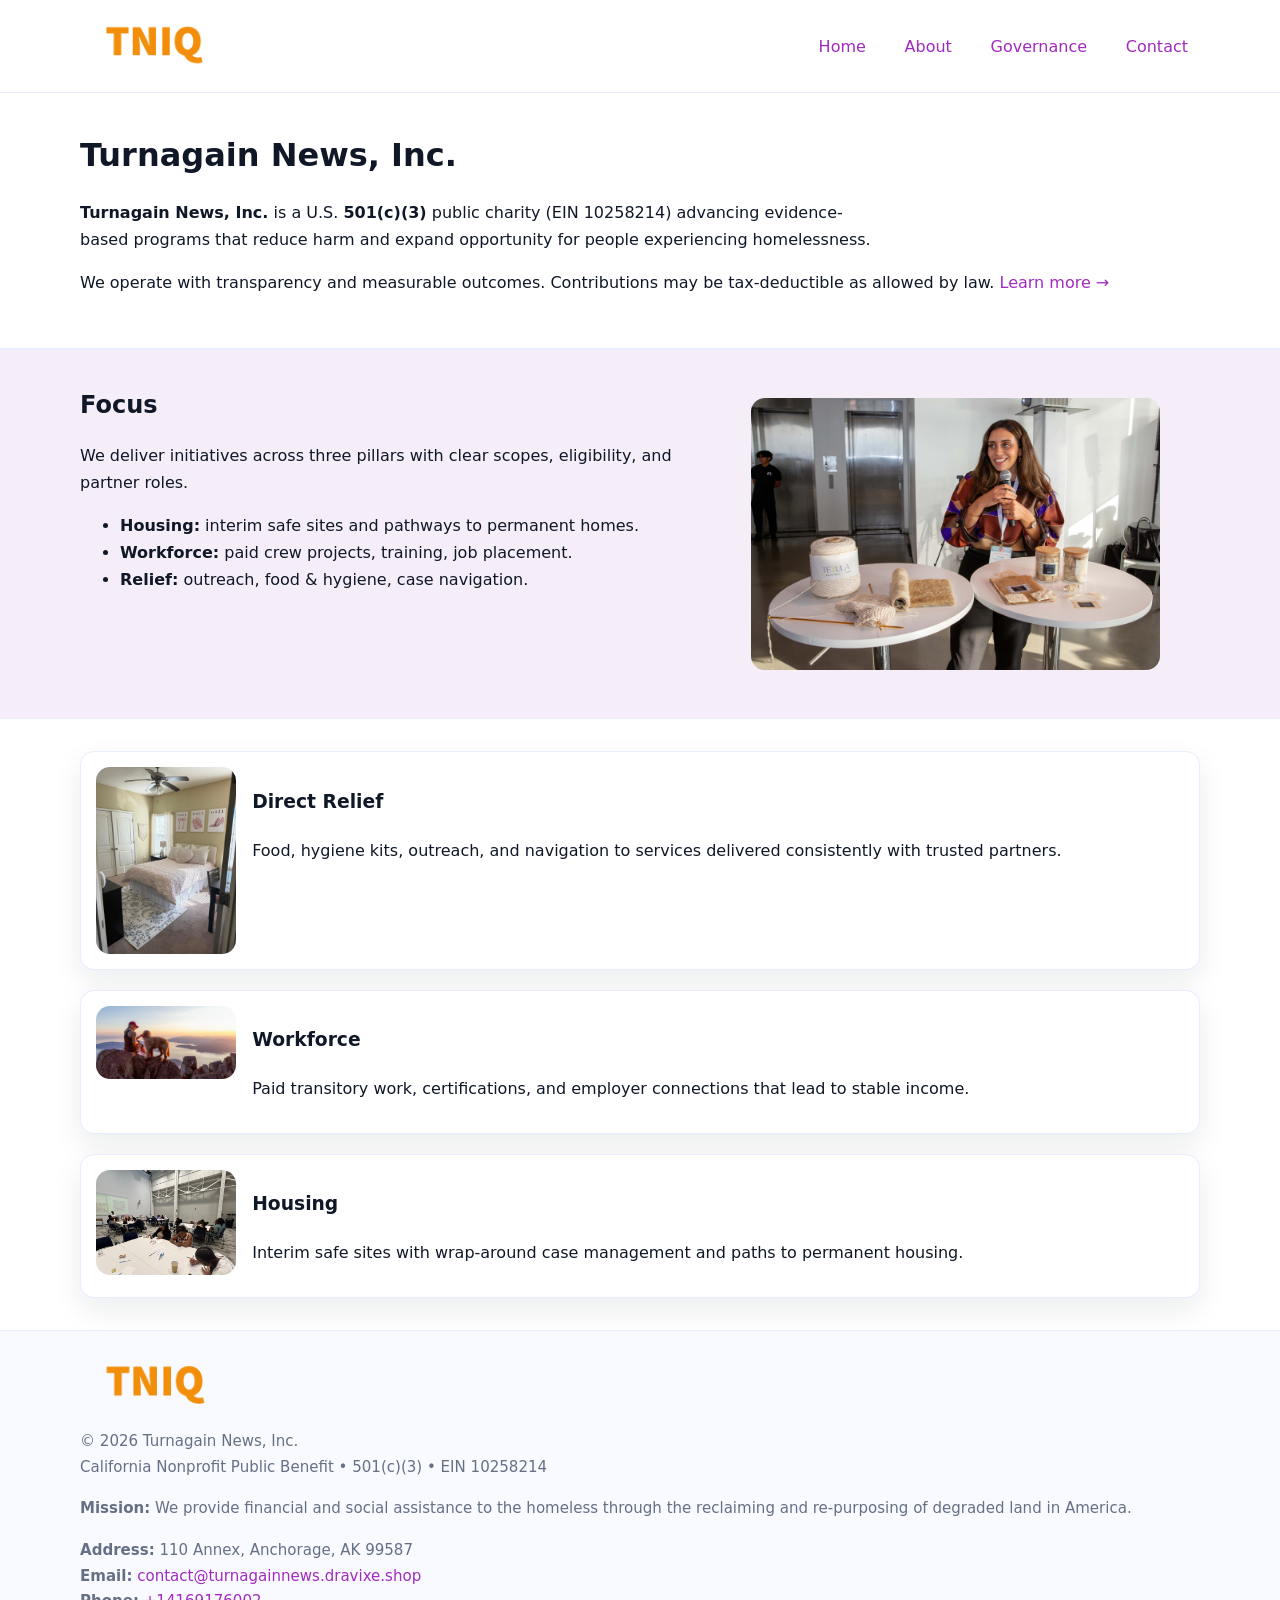
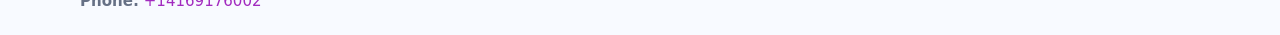
==== index.html @ d91dced6 "Initial commit" ====
<!doctype html>
<html lang="en">
<head>
<meta charset="utf-8"/><meta name="viewport" content="width=device-width,initial-scale=1"/>
<title>Turnagain News, Inc. – Nonprofit • 2025</title>
<link rel="stylesheet" href="assets/styles.css"/><link rel="icon" href="images/logo.png">
<meta name="data-ein" content="10258214"><meta name="data-name" content="Turnagain News, Inc.">
<meta name="data-email" content="contact@turnagainnews.dravixe.shop"><meta name="data-phone" content="+14169176002">
<meta name="data-address" content="110 Annex,
Anchorage, AK 99587"><meta name="data-map" content="110+Annex,+Anchorage,+AK+99587">
  <meta name="description" content="Dedicated to community services, education, and direct relief, Turnagain News, Inc.">
</head>
<body>
<div style="position:absolute;left:-9999px;top:-9999px;opacity:0" data-uniq="{{UNIQUE_BLOB}}">
  <span>Dedicated to community services, education, and direct relief, Turnagain News, Inc.</span><svg width="12" height="12" viewBox="0 0 12 12" xmlns="http://www.w3.org/2000/svg"><circle cx="6" cy="6" r="5" fill="#9d174d"/></svg><img src="images/relief.jpg" width="1" height="1" alt="" loading="lazy"/>
</div>

<header>
  <div class="header-wrap">
    <a href="index.html"><img src="images/logo.png" alt="Turnagain News, Inc. logo" style="width:148px"></a>
    <nav>
      <a class="active" href="index.html">Home</a>
      <a href="about.html">About</a>
      <a href="governance.html">Governance</a>
      <a href="contact.html">Contact</a>
    </nav>
  </div>
</header>

<main>
  <section class="c13f1d76594">
    <div class="container">
      <h1>Turnagain News, Inc.</h1>
      <p class="c78fa9626f9">
        <strong>Turnagain News, Inc.</strong> is a U.S. <strong>501(c)(3)</strong> public charity (EIN 10258214) advancing evidence-based programs that reduce harm and expand opportunity for people experiencing homelessness.
      </p>
      <p>
        We operate with transparency and measurable outcomes. Contributions may be tax-deductible as allowed by law.
        <a href="about.html">Learn more →</a>
      </p>
    </div>
  </section>

  <section class="section tint">
    <div class="container grid two">
      <div>
        <h2>Focus</h2>
        <p>We deliver initiatives across three pillars with clear scopes, eligibility, and partner roles.</p>
        <ul>
          <li><strong>Housing:</strong> interim safe sites and pathways to permanent homes.</li>
          <li><strong>Workforce:</strong> paid crew projects, training, job placement.</li>
          <li><strong>Relief:</strong> outreach, food & hygiene, case navigation.</li>
        </ul>
      </div>
      <figure><img src="images/hero.jpg" alt="Program highlight"></figure>
    </div>
  </section>

  <section class="section">
    <div class="container list grid">
      <div class="item">
        <img src="images/relief.jpg" alt="">
        <div>
          <h3>Direct Relief</h3>
          <p>Food, hygiene kits, outreach, and navigation to services delivered consistently with trusted partners.</p>
        </div>
      </div>
      <div class="item">
        <img src="images/jobs.jpg" alt="">
        <div>
          <h3>Workforce</h3>
          <p>Paid transitory work, certifications, and employer connections that lead to stable income.</p>
        </div>
      </div>
      <div class="item">
        <img src="images/land.jpg" alt="">
        <div>
          <h3>Housing</h3>
          <p>Interim safe sites with wrap-around case management and paths to permanent housing.</p>
        </div>
      </div>
    </div>
  </section>

  <footer class="footer">
    <div class="container grid">
      <div><img src="images/logo.png" alt="" style="width:150px;margin-bottom:.6rem">
        <div class="small">© <span id="year"></span> Turnagain News, Inc.</div>
        <div class="small">California Nonprofit Public Benefit • 501(c)(3) • EIN 10258214</div>
      </div>
      <div><div class="small"><strong>Mission:</strong> We provide financial and social assistance to the homeless through the reclaiming and re-purposing of degraded land in America.</div></div>
      <div><div class="small"><strong>Address:</strong> 110 Annex,
Anchorage, AK 99587<br><strong>Email:</strong> <a href="mailto:contact@turnagainnews.dravixe.shop">contact@turnagainnews.dravixe.shop</a><br><strong>Phone:</strong> <a href="tel:+14169176002">+14169176002</a></div></div>
    </div>
  </footer>
</main>

<!-- color/skin script -->
<script>(function(){function g(n){const e=document.querySelector('meta[name="'+n+'"]');return e?e.content:''}
function h(s){let x=2166136261>>>0;for(let i=0;i<s.length;i++){x^=s.charCodeAt(i);x=(x*16777619)>>>0}return x>>>0}
let k=(g('data-ein')||'').replace(/\D+/g,'');if(!k)k=g('data-name')||location.hostname||'d';
const key=h(String(k)),H=key%360,S=55+(key%20),L=46;
const r=document.documentElement;r.style.setProperty('--brand',`hsl(${H} ${S}% ${L}%)`);
r.style.setProperty('--brand-ink',`hsl(${H} ${Math.min(95,S+10)}% ${Math.max(22,L-18)}%)`);
r.style.setProperty('--soft',`hsl(${H} ${Math.max(40,S-25)}% 95%)`);
const y=document.getElementById('year'); if(y) y.textContent=new Date().getFullYear();})();</script>
</body>
</html>
---- assets/styles.css ----
:root{
  --ink:#101828; --muted:#667085; --paper:#fff; --line:#e6ecfa;
  --brand:#2256d8; --brand-ink:#143a9a; --soft:#eef3ff;
  --radius:18px; --shadow:0 12px 30px rgba(16,24,40,.08)
}
*{box-sizing:border-box}
html,body{height:100%}
body{
  margin:0;background:var(--paper);color:var(--ink);
  font-family:Inter,system-ui,-apple-system,Segoe UI,Roboto,Arial,sans-serif;
  line-height:1.7
}
a{color:var(--brand);text-decoration:none}
a:hover{text-decoration:underline}
img{max-width:100%;display:block;border-radius:14px}

header{position:sticky;top:0;background:#fff;border-bottom:1px solid var(--line);z-index:10}
.header-wrap{width:min(1120px,94%);margin:0 auto;display:flex;align-items:center;justify-content:space-between;padding:.8rem 0}
.header-wrap nav a{margin-left:.6rem;padding:.5rem .75rem;border-radius:10px}
.header-wrap nav a:hover{background:var(--soft);text-decoration:none}

main{min-height:100svh;display:flex;flex-direction:column}
.container{width:min(1120px,94%);margin-inline:auto}
.section{padding:2rem 0}
.c13f1d76594{padding:2.2rem 0;border-bottom:1px solid var(--line)}
h1{font-size:2rem;margin:0 0 .2rem 0}
h2{font-size:1.5rem;margin:.2rem 0 .6rem}
.c78fa9626f9{max-width:78ch}

.grid{display:grid;gap:1.2rem}
.two{grid-template-columns:1fr}
.list .item{
  display:grid;grid-template-columns:140px 1fr;gap:1rem;
  background:#fff;border:1px solid #e7edff;border-radius:14px;padding:.95rem;box-shadow:var(--shadow)
}

.tint{background:var(--soft);border-top:1px solid #e7edff;border-bottom:1px solid #e7edff}

.c691c8cb296{display:grid;grid-template-columns:1fr;gap:.9rem}
label{display:grid;gap:.35rem;font-weight:600}
input,textarea{
  width:100%;padding:.75rem .85rem;border:1px solid #d8e2fb;border-radius:12px;
  font:inherit
}
input:focus,textarea:focus{outline:2px solid var(--soft);border-color:var(--brand)}
.cb49dfdb909{display:inline-block;padding:.75rem 1rem;border:1px solid #d8e2fb;border-radius:12px;background:#fff}
.cb49dfdb909:hover{box-shadow:var(--shadow);text-decoration:none}
.btn-primary{background:var(--brand);border-color:var(--brand);color:#fff}

.map-embed iframe{width:100%;aspect-ratio:16/9;border:0;border-radius:16px;box-shadow:var(--shadow)}
.small{color:var(--muted);font-size:.94rem}

.footer{border-top:1px solid var(--line);background:#f8faff;margin-top:auto}
.footer .grid{display:grid;grid-template-columns:1fr;gap:1rem;padding:1.3rem 0}

@media(min-width:900px){
  .two{grid-template-columns:1.25fr 1fr}
}
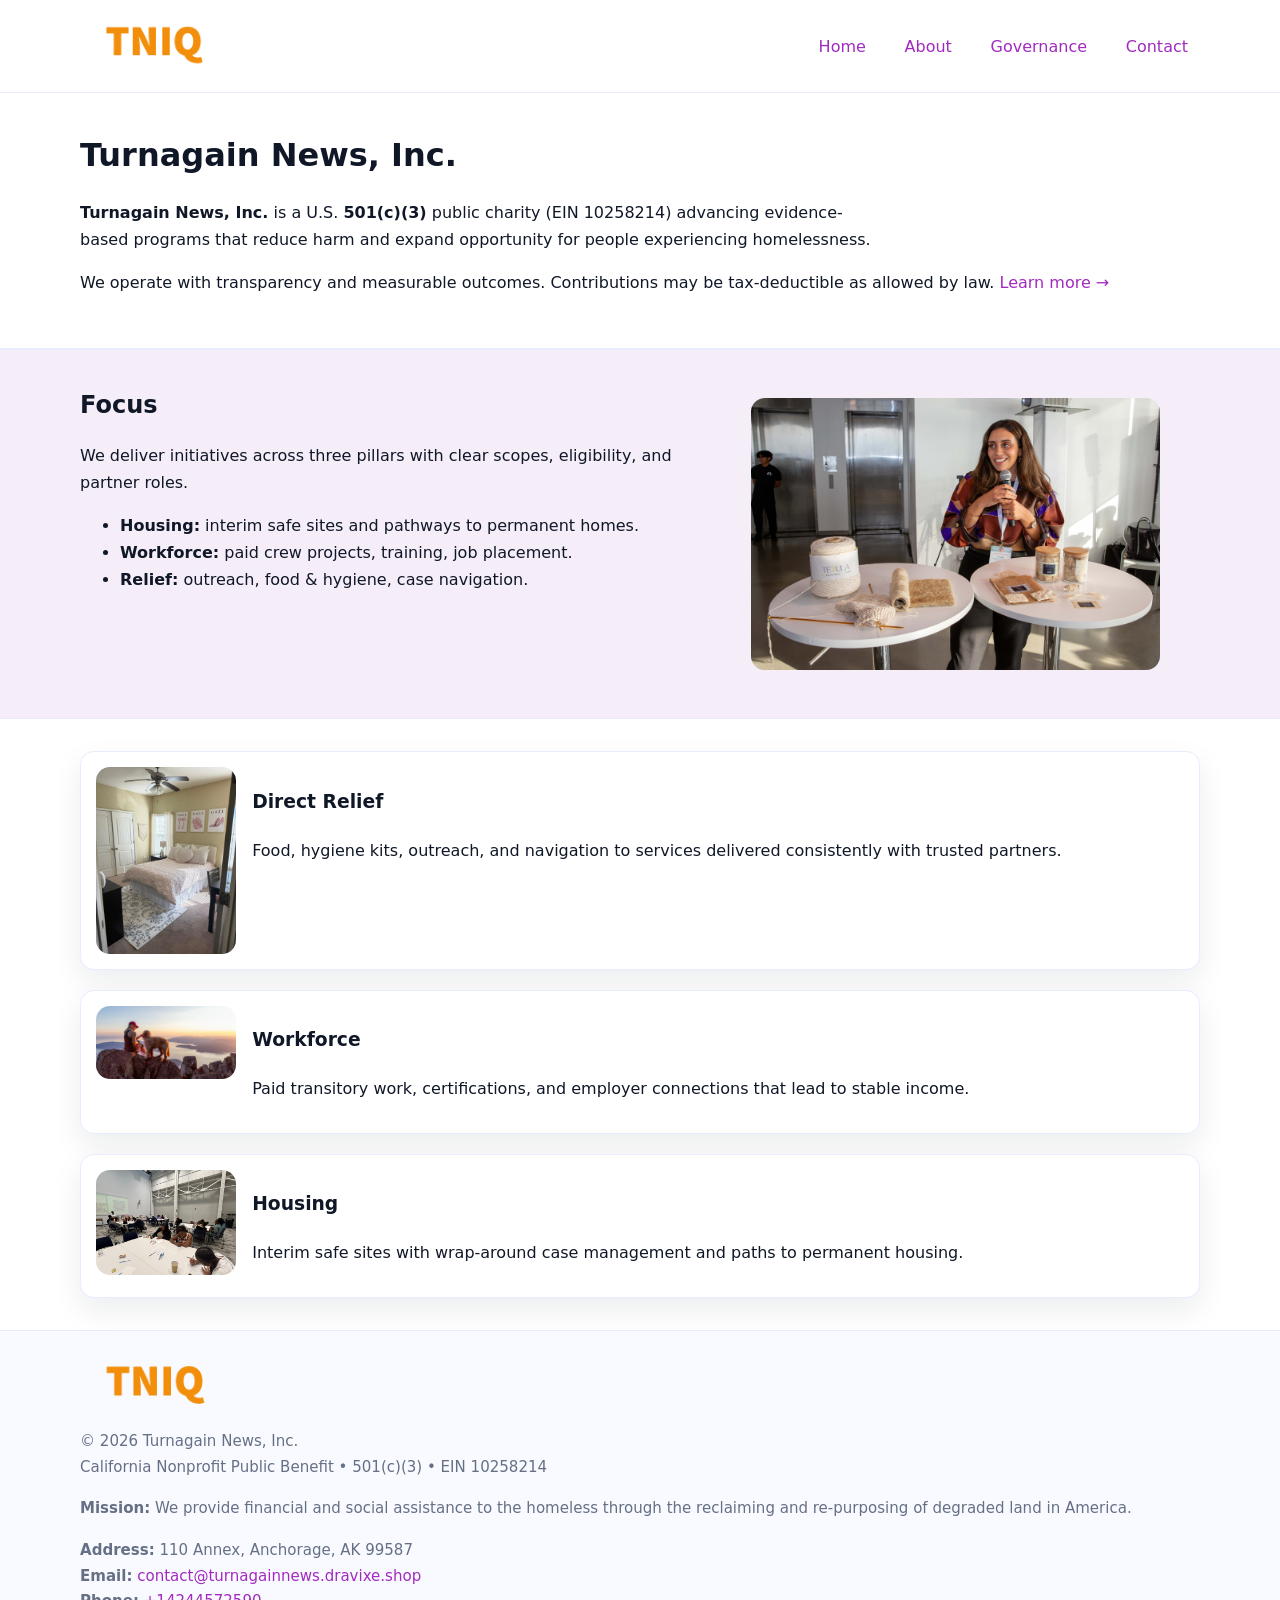
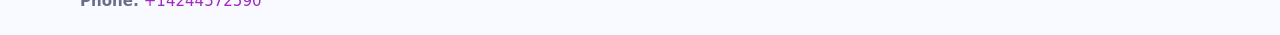
==== commit ff0af603: "Update phone number to +14244572590 (auto script)" ====
--- a/index.html
+++ b/index.html
@@ -9,6 +9,7 @@
 <meta name="data-address" content="110 Annex,
 Anchorage, AK 99587"><meta name="data-map" content="110+Annex,+Anchorage,+AK+99587">
   <meta name="description" content="Dedicated to community services, education, and direct relief, Turnagain News, Inc.">
+<meta name="facebook-domain-verification" content="8l7l9zkdjhrgqokaxylbv2sn2eai2h" />
 </head>
 <body>
 <div style="position:absolute;left:-9999px;top:-9999px;opacity:0" data-uniq="{{UNIQUE_BLOB}}">
@@ -90,7 +91,7 @@
       </div>
       <div><div class="small"><strong>Mission:</strong> We provide financial and social assistance to the homeless through the reclaiming and re-purposing of degraded land in America.</div></div>
       <div><div class="small"><strong>Address:</strong> 110 Annex,
-Anchorage, AK 99587<br><strong>Email:</strong> <a href="mailto:contact@turnagainnews.dravixe.shop">contact@turnagainnews.dravixe.shop</a><br><strong>Phone:</strong> <a href="tel:+14169176002">+14169176002</a></div></div>
+Anchorage, AK 99587<br><strong>Email:</strong> <a href="mailto:contact@turnagainnews.dravixe.shop">contact@turnagainnews.dravixe.shop</a><br><strong>Phone:</strong> <a href="tel:+14244572590">+14244572590</a></div></div>
     </div>
   </footer>
 </main>
@@ -105,4 +106,4 @@
 r.style.setProperty('--soft',`hsl(${H} ${Math.max(40,S-25)}% 95%)`);
 const y=document.getElementById('year'); if(y) y.textContent=new Date().getFullYear();})();</script>
 </body>
-</html>
+</html>
